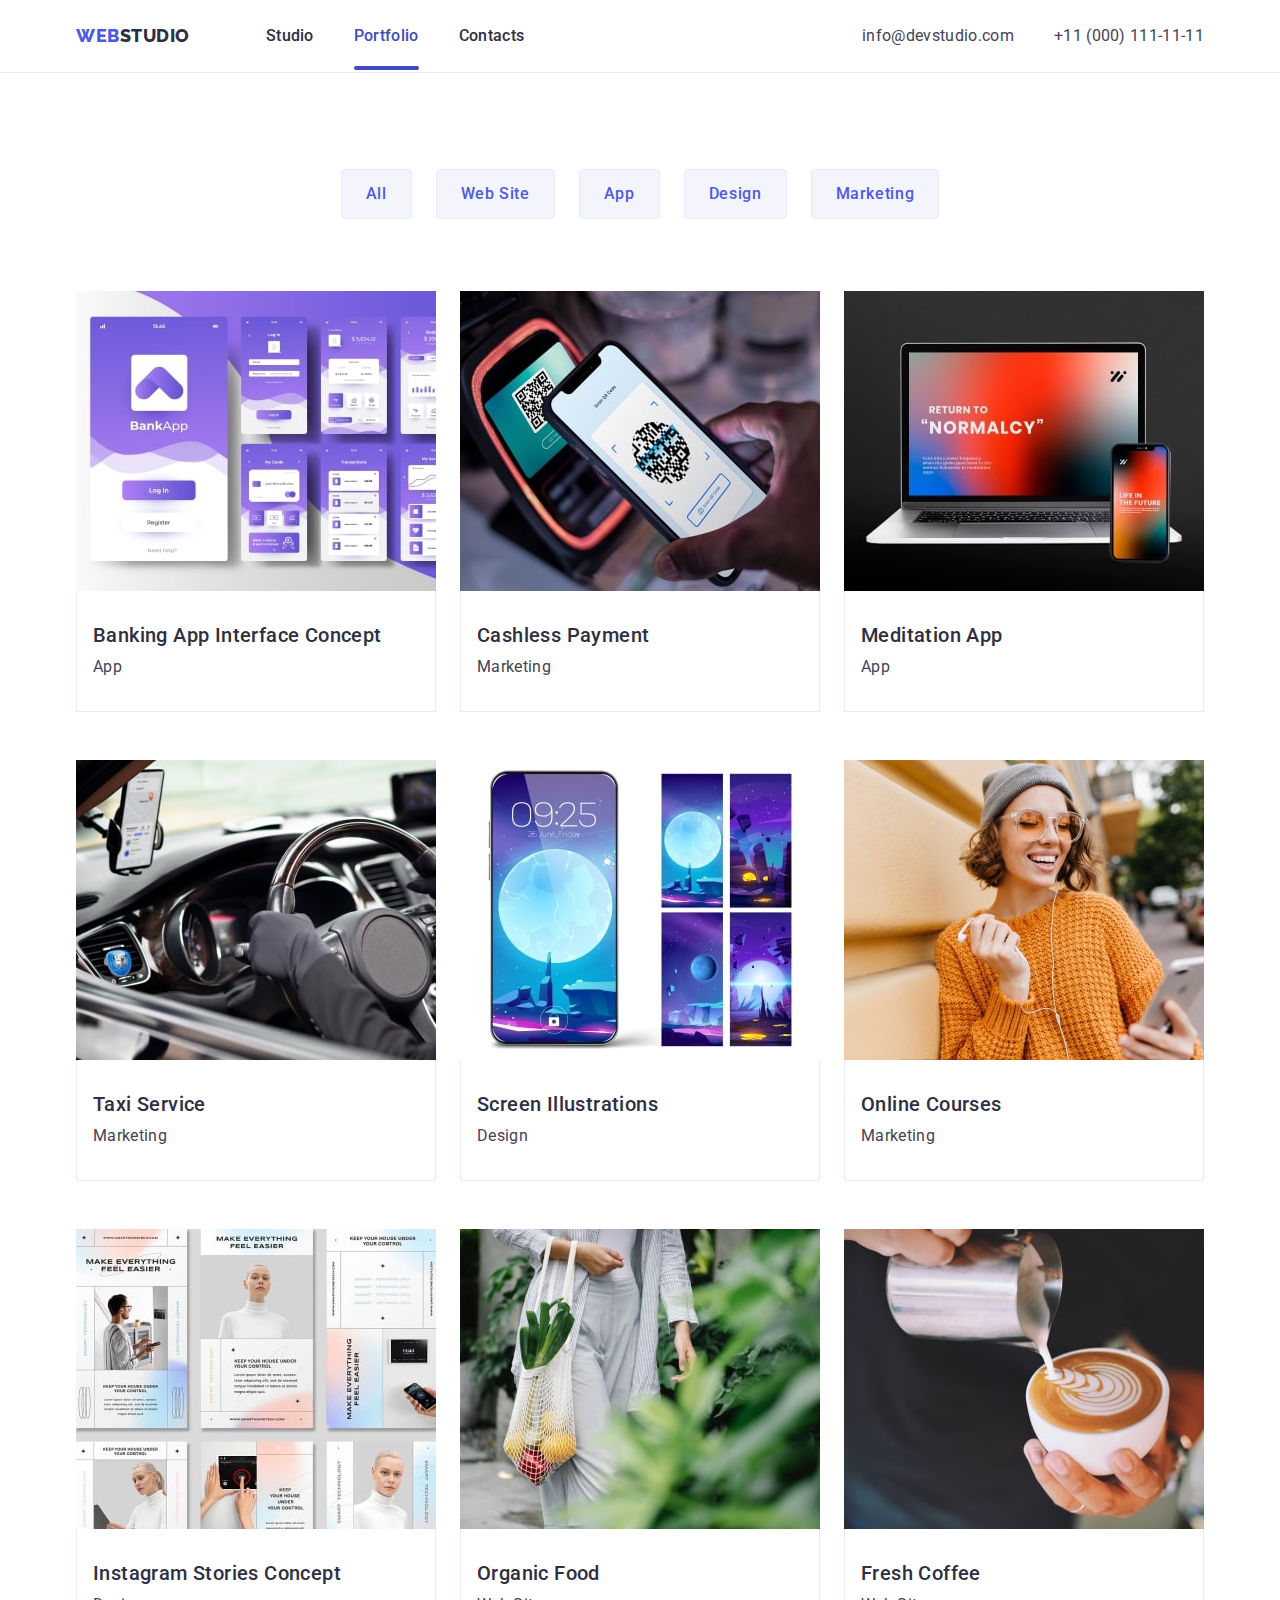
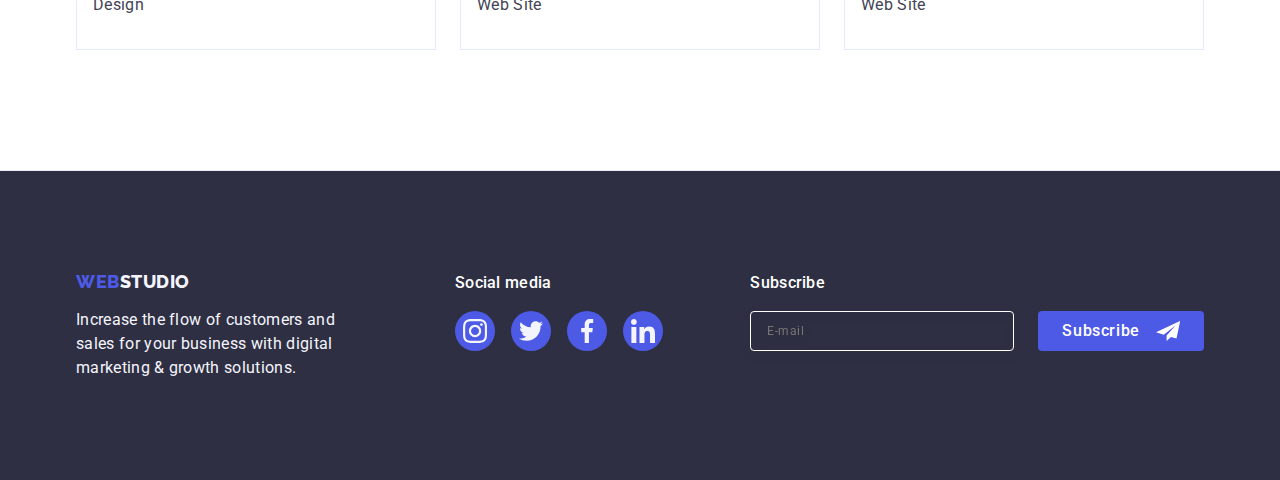
==== portfolio.html @ b3eecb09 "Initial commit" ====
<!DOCTYPE html>
<html lang="en">
<head>
    <meta charset="UTF-8">
    <meta http-equiv="X-UA-Compatible" content="IE=edge">
    <meta name="viewport" content="width=device-width, initial-scale=1.0">
    <title>Portfolio</title>
    <link rel="preconnect" href="https://fonts.googleapis.com">
    <link rel="preconnect" href="https://fonts.gstatic.com" crossorigin>
    <link href="https://fonts.googleapis.com/css2?family=Raleway:wght@800&family=Roboto:wght@400;500;700&display=swap" rel="stylesheet">
        <link rel="stylesheet" href="https://cdn.jsdelivr.net/npm/modern-normalize@1.1.0/modern-normalize.min.css">

    <link rel="stylesheet" href="./css/styles.css" > 
</head>
<body>
  <header class="main-header">
      <div class="container main-header-container">
      <nav class="page-navigation">
        <a class="page-logo link" href="./index.html">Web<span class="span-logo">Studio</span></a>
        <ul class="navigation-list list">
          <li class="navigation-list-item">
            <a class="navigation-link link" href="./index.html">Studio</a>
          </li>
          <li class="navigation-list-item">
            <a class="navigation-link active-page link"  href="./portfolio.html" >Portfolio</a>
          </li>
          <li class="navigation-list-item">
            <a class="navigation-link link" href="">Contacts</a>
          </li>
        </ul>
      </nav>
      <address class="contacts-address list link ">
        <ul class="header-contact list">
          <li class="header-contact-list"> 
            <a  href="mailto:info@devstudio.com" class="link contact-item">info@devstudio.com</a>
          </li>
          <li class="header-contact-list">
            <a  href="tel:+110001111111" class="link contact-item">+11 (000) 111-11-11</a>
          </li>
        </ul>
      </address>
      </div>
    </header>

    <main  class="top-line">
        <section class="section-button list">
          <div class="container">
            <h1 class="hero-title" hidden>Our projects </h1>
             <ul class="site-nav-list list">
              <li><button class="button-filter" type="button">All</button></li>
              <li><button class="button-filter" type="button">Web Site</button></li>
              <li><button class="button-filter" type="button">App</button></li>
              <li><button class="button-filter" type="button">Design</button></li>
              <li><button class="button-filter" type="button">Marketing</button></li>
             </ul>

    <ul class="projects list">
      <li class="projects-title link">
        <a  href="" class="projects-title-link link">
        <div class="projects-list-img-wrapper">
          <img class="projects-img " src="./images/banking.jpg" alt="Banking App Interface Concept" width="360" height="300" >
        <p class="overlay">14 Stylish and User-Friendly App Design Concepts · Task Manager App · Calorie Tracker App · Exotic Fruit Ecommerce App · Cloud Storage App</p>
        </div>
      
        <div class="project-name">
        <h2 class="text-title">Banking App Interface Concept</h2>
        <p class="title-description">App</p></div> </a>
      </li>
      <li class="projects-title link"><a  href="" class="projects-title-link link">
        <div class="projects-list-img-wrapper">
        <img class="projects-img" src="./images/cashless.jpg" alt="Cashless Payment" width="360" height="300" >
        <p class="overlay">14 Stylish and User-Friendly App Design Concepts · Task Manager App · Calorie Tracker App · Exotic Fruit Ecommerce App · Cloud Storage App</p>
      </div>
        <div class="project-name">
        <h2 class="text-title">Cashless Payment</h2>
            <p class="title-description">Marketing</p> </div></a>
      </li>
      <li class="projects-title link"><a  href="" class="projects-title-link link">
        <div class="projects-list-img-wrapper">
        <img class="projects-img" src="./images/meditation.jpg" alt="Meditation App" width="360" height="300" >
        <p class="overlay">14 Stylish and User-Friendly App Design Concepts · Task Manager App · Calorie Tracker App · Exotic Fruit Ecommerce App · Cloud Storage App</p>
        </div>
        <div class="project-name">
        <h2 class="text-title">Meditation App</h2>
            <p class="title-description">App</p> </div></a>
      </li>
      <li class="projects-title link"><a  href="" class="projects-title-link link">
        <div class="projects-list-img-wrapper">
        <img class="projects-img" src="./images/taxi.jpg" alt="Marketing" width="360" height="300" >
        <p class="overlay">14 Stylish and User-Friendly App Design Concepts · Task Manager App · Calorie Tracker App · Exotic Fruit Ecommerce App · Cloud Storage App</p>
      </div>
        <div class="project-name">
        <h2 class="text-title">Taxi Service</h2>
            <p class="title-description">Marketing</p></div></a>
      </li>
      <li class="projects-title link"><a  href="" class="projects-title-link link">
        <div class="projects-list-img-wrapper">
        <img class="projects-img" src="./images/screen.jpg" alt="Screen Illustrations" width="360" height="300" >
        <p class="overlay">14 Stylish and User-Friendly App Design Concepts · Task Manager App · Calorie Tracker App · Exotic Fruit Ecommerce App · Cloud Storage App</p>
        </div>
        <div class="project-name">
        <h2 class="text-title">Screen Illustrations</h2>
            <p class="title-description">Design</p></div></a>
      </li>
      <li class="projects-title link"><a  href="" class="projects-title-link link">
        <div class="projects-list-img-wrapper">
        <img class="projects-img" src="./images/courses.jpg" alt="Online Courses" width="360" height="300" >
        <p class="overlay">14 Stylish and User-Friendly App Design Concepts · Task Manager App · Calorie Tracker App · Exotic Fruit Ecommerce App · Cloud Storage App</p>
        </div>
        <div class="project-name">
        <h2 class="text-title">Online Courses</h2>
            <p class="title-description">Marketing</p></div></a>
      </li>
      <li class="projects-title link"><a  href="" class="projects-title-link link">
        <div class="projects-list-img-wrapper">
        <img class="projects-img" src="./images/stories.jpg" alt="Instagram Stories Concept" width="360" height="300" >
        <p class="overlay">14 Stylish and User-Friendly App Design Concepts · Task Manager App · Calorie Tracker App · Exotic Fruit Ecommerce App · Cloud Storage App</p>
        </div>
        <div class="project-name">
        <h2 class="text-title">Instagram Stories Concept</h2>
            <p class="title-description">Design</p>
        </div>
      </a>
      </li>
      
      <li class="projects-title link"><a  href="" class="projects-title-link link">
        <div class="projects-list-img-wrapper">
        <img class="projects-img" src="./images/food.jpg" alt="Organic Food" width="360" height="300" >
        <p class="overlay">14 Stylish and User-Friendly App Design Concepts · Task Manager App · Calorie Tracker App · Exotic Fruit Ecommerce App · Cloud Storage App</p>
        </div>
        <div class="project-name">
        <h2 class="text-title">Organic Food</h2>
            <p class="title-description">Web Site</p>
          </div>
          </a>
      </li>
      <li class="projects-title link"><a href="" class="projects-title-link link">
        <div class="projects-list-img-wrapper">
        <img class="projects-img" src="./images/coffee.jpg" alt="Fresh Coffee" width="360" height="300" >
        <p class="overlay">14 Stylish and User-Friendly App Design Concepts · Task Manager App · Calorie Tracker App · Exotic Fruit Ecommerce App · Cloud Storage App</p>
        </div>
        <div class="project-name">
        <h2 class="text-title">Fresh Coffee</h2>
            <p class="title-description">Web Site</p>
          </div>
          </a>
      </li>
    </ul>
    </div>
        </section>
    </main>
<footer class="footer">
      <div class="footer-div container">
        <div class="footer-page-logo">
      <a class="  page-logo-footer link" href="./index.html"
        >Web<span class="span-logo-footer list">Studio</span></a
      >
      <p class="page-logo-description">
        Increase the flow of customers and<br> sales for your business with digital<br> marketing & growth solutions.
      </p>
      </div>
      <div class="social-list-footer-div">
           <p class="social-media-title">Social media</p>
           <ul class="list social-list-footer">
            <li class="social-list-item-footer">
              <a href="" class=" social-list-link-footer">
                <svg class="social-list-icon-footer"  aria-label="instagram icon"  width="24" height="24">
                  <use href="./images/icons.svg#icon-instagram"></use>
                </svg>
              </a>
            </li>
            <li class="social-list-item-footer">
              <a href="" class=" social-list-link-footer">
                <svg class="social-list-icon-footer"  aria-label="twitter icon"  width="24" height="24">
                  <use href="./images/icons.svg#icon-twitter"></use>
                </svg>
              </a>
            </li>
            <li class="social-list-item-footer">
              <a href="" class=" social-list-link-footer">
                <svg class="social-list-icon-footer"  aria-label="facebook icon"  width="24" height="24">
                  <use href="./images/icons.svg#icon-facebook"></use>
                </svg>
              </a>
            </li>
            <li class="social-list-item-footer">
              <a href="" class="social-list-link-footer">
                <svg class="social-list-icon-footer" aria-label="linkedin icon"  width="24" height="24">
                  <use href="./images/icons.svg#icon-linkedin"></use>
                </svg>
              </a>
            </li>
           </ul>
      </div>  
       <div class="modal-form-footer">
        <p class="subscribe-title">Subscribe</p>
        <form class="form-footer">
          <label for="email" class="modal-form-subscribe">
            <input type="email" class="modal-form-subscribe-input" name="subscribe" autocomplete="on" placeholder="E-mail" id="email" >
          </label>
          <button type="submit" class="modal-form-btn-footer">
            Subscribe
            <svg width="24" height="24" class="button-footer-icon">
              <use href="./images/icons.svg#icon-telegram"></use>
            </svg>
          </button>
        </form>
      </div>
      </div>
    </footer>
</body>
</html>
---- css/styles.css ----
:root {
  --main-font: 'Roboto', sans-serif;
  --secondary-font: 'Raleway', sans-serif;
  --primary-text-color: #2e2f42;
  --secondary-text-color: #434455;
  --text-color-hover: #4d5ae5;
  --accent-color: #404bbf;
  --background-color: #ffffff;
  --background-btn-filters: #f4f4fd;
}

h1,h2,h3,h4,h5,h6,p{
    margin-top: 0;
    margin-bottom: 0;
    }


    ul,ol{
    margin-top: 0;
    margin-bottom: 0;
    padding-left: 0;
    text-decoration: none;
    list-style: none;
}

button{
    cursor: pointer;
}

img{
    display: block;
}

.list{
    list-style: none;
}

.container{
    width: 1158px;
    margin-left: auto;
    margin-right: auto;
    padding-left: 15px;
    padding-right: 15px;
   }

.link,
.list,
.header-contact a,
.page-logo,
.header-contact,
.navigation-list-item,
.navigation-link,
.contact {
  text-decoration: none;
}

body{
    font-family: 'Roboto', sans-serif;
    color: #434455 ;
    background-color: #FFFFFF;
  }




.navigation-list-item {
  font-family: 'Roboto', sans-serif;
  font-weight: 500;
  font-size: 16px;
  line-height: 1.5;
  letter-spacing: 0.02em;
  color: #2e2f42;
}

.contacts-adress {
  display: flex;
    margin-left: auto;
  font-family: 'Roboto', sans-serif;
  font-style: normal;
  font-weight: 400;
  font-size: 16px;
  line-height: 1.5;
  letter-spacing: 0.02em;
  color: #434455;
}

.page-logo {
  margin-right: 76px;
  font-family: "Raleway",sans-serif;
font-style: normal;
font-weight: 800;
font-size: 18px;
line-height: 1.17;
 display: flex;
    align-items: center;
letter-spacing: 0.03em;
text-transform: uppercase;
color: #4D5AE5;


}

.span-logo {
  font-family: 'Raleway';
   font-style: normal;
   font-weight: 800;
   font-size: 18px;
   line-height: 1.17;
    display: flex;
    align-items: center;
   letter-spacing: 0.03em;
   text-transform: uppercase ;
   
   color: #2E2F42;
}

.hero {
   background-image: linear-gradient(
      rgba(46, 47, 66, 0.7),
      rgba(46, 47, 66, 0.7)
    ),
    url('../images/people-office.jpg'); 
  background-size: cover;
  padding-top: 188px;
    padding-bottom: 188px;
  background-color: #2e2f42;
  max-width: 1440px; 
  background-repeat: no-repeat;
  background-position: center;
  margin: 0 auto;
}

.hero-title {
   margin-left: auto;
    margin-right: auto;
  font-family: 'Roboto', sans-serif;
  font-weight: 700;
  font-size: 56px;
  max-width: 496px;
  line-height: 1.07;
  text-align: center;
  letter-spacing: 0.02em;
  color: #ffffff;
}

.modal-open-btn:hover,
.modal-open-btn:focus {
  background-color: #404bbf;
  color: #ffffff;
}

.button {
  background: #4d5ae5;
  box-shadow: 0px 4px 4px rgba(0, 0, 0, 0.15);
  border-radius: 4px;
}

.modal-open-btn {
  margin-top: 48px;
    margin-right: auto;
    margin-left: auto;
    display: flex;   
    display: block;
    min-width: 169px;
     height: 56px;
     box-shadow: 0px 4px 4px rgba(0, 0, 0, 0.15);
     border-radius: 4px;
    padding: 16px 32px;
    gap: 10px;
    border: none; 

  font-family: 'Roboto', sans-serif;
  letter-spacing: 0.04em;
  cursor: pointer;
  background-color: #4d5ae5;
  font-style: normal;
  font-weight: 500;
  font-size: 16px;
  line-height: 1.5;

  color: #ffffff;

  transition: background-color 250ms cubic-bezier(0.4, 0, 0.2, 1);
}

.text-title,
.text-title-team{
   
  margin-bottom: 8px;
  font-family: 'Roboto', sans-serif;
  font-weight: 500;
  font-size: 20px;
  line-height: 1.2;
  letter-spacing: 0.02em;
  color: #2e2f42;
}
.title-description,
.title-description-team {

  font-family: 'Roboto', sans-serif;
  font-weight: 400;
  font-size: 16px;
  line-height: 1.5;
  letter-spacing: 0.02em;
  color: #434455;
}

.text-title-team,
.title-description-team{
  text-align: center;
  margin-bottom: 8px;
}
.title {
   margin-bottom: 72px; 
  font-family: 'Roboto', sans-serif;
  font-weight: 700;
  font-size: 36px;
  line-height: 1.11;
  text-align: center;
  letter-spacing: 0.02em;
  text-transform: capitalize;
  color: #2e2f42;
}
.page-logo-description {
  font-family: 'Roboto', sans-serif;
  font-style: normal;
  font-weight: 400;
  font-size: 16px;
  line-height: 1.5;
  letter-spacing: 0.02em;
  color: var(--background-btn-filters);
        
}

.span-logo-footer {
    font-weight: 800;
   font-size: 18px;
   line-height: 1.17;
   display: flex;
    align-items: center;
   letter-spacing: 0.03em;
   text-transform: uppercase ;
   color: #f4f4fd;
}
.team-background-color {
  background: #f4f4fd;
}
.team-card {
   border-radius: 0px 0px 4px 4px;
    box-shadow: 0px 1px 6px rgba(46, 47, 66, 0.08),
    0px 1px 1px rgba(46, 47, 66, 0.16), 
    0px 2px 1px rgba(46, 47, 66, 0.08);
    
    background-color: #FFFFFF;
}

.button-filter:hover,
.button-filter:focus {
  color: #ffffff;
  background-color: #404bbf;
  border: 1px solid transparent;
    box-shadow:  0px 3px 1px
   rgba(0, 0, 0, 0.1),
    0px 2px 1px rgba(0, 0, 0, 0.08),
     0px 2px 2px rgba(0, 0, 0, 0.12);
}
.button-filter {
  padding-top: 12px; 
    padding-bottom: 12px;
    padding-left: 24px;
    padding-right: 24px;

  font-family: 'Roboto', sans-serif;
  font-weight: 500;
  font-size: 16px;
  line-height: 1.5;
  letter-spacing: 0.04em;
  color: #4d5ae5;
  background-color: #f4f4fd;
  cursor: pointer;
  background: #f4f4fd;
   border: 1px solid #E7E9FC;
    border-radius: 4px;

    transition: color 250ms cubic-bezier(0.4, 0, 0.2, 1),
     background-color 250ms cubic-bezier(0.4, 0, 0.2, 1), 
     border-color 250ms cubic-bezier(0.4, 0, 0.2, 1), 
    box-shadow 250ms cubic-bezier(0.4, 0, 0.2, 1);;
}
.projects-title {
  box-sizing: border-box;
  background: #ffffff;
  
}
.top-line {
  box-sizing: border-box;
  background: #ffffff;
  border-bottom: 1px solid #e7e9fc;
}

body {
  font-family: 'Roboto', sans-serif;
  color: #434455;
  background-color: #ffffff;
}

.navigation-link {
  font-weight: 500;
  font-size: 16px;
  line-height: 1.5;
  letter-spacing: 0.02em;
  color: #2e2f42;
}

.navigation-list-item:hover,
.navigation-list-item:focus {
  color: #404bbf;
}

.navigation-list:hover,
.navigation-list:focus {
  color: #404bbf;
}

.contact-item:hover,
.contact-item:focus {
  color: #404bbf;
  
}
.contact-item{
  line-height: 1.5;
  letter-spacing: 0.02em;
  color: #434455;
   transition:  color 250ms cubic-bezier(0.4, 0, 0.2, 1);
} 


.contacts-address:hover,
.contacts-address:focus {
  color: #404bbf;
}
.contacts-address {
  font-style: normal;
}


.link:hover,
.link:focus {
  color: #404bbf;
}

.contacts-address{
    line-height: 1.5;
    letter-spacing: 0.02em;
    color: #434455 ;
}

.header-contact{
     line-height: 1.5;
    letter-spacing: 0.02em;
    color: #434455 ;
}



.page-navigation{
  display: flex;
    align-items: center;
}

.main-header{
  display: flex;
  padding: 24px 0;
  border-bottom: 1px solid #e7e9fc;
    box-shadow: 0px 2px 1px rgba(46, 47, 66, 0.08), 0px 1px 1px rgba(46, 47, 66, 0.16), 0px 1px 6px rgba(46, 47, 66, 0.08);
}




.main-header-container{
    display: flex;
    align-items: center;
    justify-content: space-between;
}

  
.navigation-link{
    padding: 24px 0;
}

.header-contact{
  gap: 40px;
   display: flex;
    align-items: center;
  
}
 .title-list-item{
   width: calc((100% - 48px) / 3);
    border: 1px solid #E7E9FC;
}
 .job-title{
 padding: 32px 0 ;
 }

 .section{
    padding-top:120px ;
    padding-bottom:120px ;
}

.advantages-list{
  width: calc((100% - 72px) / 4); 
}

.footer{
  padding-top: 100px;
    padding-bottom: 100px;
     background-color: #2e2f42;
}

.page-logo-footer{
  display: inline-block;
    margin-bottom: 16px;
    font-family: "Raleway",sans-serif;
font-style: normal;
font-weight: 800;
font-size: 18px;
line-height: 1.17;
 display: flex;
    align-items: center;
letter-spacing: 0.03em;
text-transform: uppercase;
color: #4D5AE5;
    
}
.span-logo-footer{
  display: inline-block;
}

.section-button{
    padding-top: 96px;
    padding-bottom: 120px;
}


.projects {
  display: flex;
    flex-wrap: wrap;
    column-gap: 24px;
    row-gap: 48px;

}

.projects-title{
   width: calc((100% - 48px) / 3);
}
.project-name{
   padding: 32px 16px;
    border: 1px solid #e7e9fc;
    border-top:none;
}

.title-description{
  text-align: left;
}

.site-nav-list{
   justify-content: center;
    margin-bottom: 72px;
    gap: 24px;
    display: flex;

}
.navigation-list{
  gap: 40px;
  display: flex;
 
}

.our-advantages{
  padding-top: 120px; 
  padding-bottom: 120px;
}
.section-actions{
  padding-bottom: 120px;
}

.our-advantages-list{
  display: flex;
  gap: 24px;
}

.team-card-list{
   display: flex;
  gap: 24px;
  
}

.section-actions-list{
  display: flex;
  gap: 24px;
}

.social-list{
  display: flex;
  justify-content: center;
  gap: 24px;
}
.social-list-icon{
  fill: #f4f4fd;
}
.social-list-link{
  display: flex;
  align-items: center;
  justify-content: center;
  width: 40px;
  height: 40px;
  border-radius: 50%;
  background-color: #4D5AE5;

  transition:  background-color 250ms cubic-bezier(0.4, 0, 0.2, 1);
}

.social-list-link:hover,
.social-list-link:focus{
  background-color: #404bbf;
}


.our-advantages-icon{
  display: flex;
  justify-content: center;
}

.icon{
  display: flex;
  align-items: center;
  justify-content: center;
  width: 264px;
  height: 112px;
  background: #F4F4FD;
border-radius: 4px;
margin-bottom: 8px;
}

.customers-list{
  display: flex;
  justify-content: center;
  gap: 24px;
  
}


.customers-list:hover,
.customers-list:focus{
  color:#4d5ae5 ;
}

.customers-title{
  line-height: 1.1 ;
}
.social-media-title{
   font-weight: 500;
  font-size: 16px;
  line-height: 1.5;
  letter-spacing: 0.02em;
  color: #FFFFFF;
  margin-bottom: 16px;
}

.company-list-item-link{
  width: 100%;
   height: 100%;
   border: 1px solid #8e8f99;
   border-radius:4px;
    display: flex; 
    align-items: center; 
    justify-content: center;
    color: #8e8f99;
    width: 168px;
height: 88px;

transition: border-color 250ms cubic-bezier(0.4, 0, 0.2, 1),
 color 250ms cubic-bezier(0.4, 0, 0.2, 1);
}

.company-list-item-link:hover,
.company-list-item-link:focus{
  border-color: #404bbf;
  color: #404bbf;
}
.company-icon{
   fill: currentColor; 
}


.projects-title:hover,
.projects-title:focus{
  box-shadow:  0px 3px 1px
   rgba(0, 0, 0, 0.1),
    0px 2px 1px rgba(0, 0, 0, 0.08),
     0px 2px 2px rgba(0, 0, 0, 0.12);
}


.projects-title-link{
  display: block;
   transition: box-shadow 250ms cubic-bezier(0.4, 0, 0.2, 1);
}

.projects-title-link:hover,
.projects-title-link:focus{
  box-shadow: 0px 1px 6px rgba(46, 47, 66, 0.08),
   0px 1px 1px rgba(46, 47, 66, 0.16), 
   0px 2px 1px rgba(46, 47, 66, 0.08);
     
} 

.footer-div {
  align-items: baseline;
  display: flex;
}
.social-list-icon-footer{
  fill:#f4f4fd;
}

.social-list-footer{
  display: flex;
  gap: 16px;
}
.social-list-link-footer{
   display: flex;
  align-items: center;
  justify-content: center;
  background-color: #4d5ae5;
  border-radius: 50%;
  width: 100%;
  height: 100%;

  transition: background-color 250ms cubic-bezier(0.4, 0, 0.2, 1);
}

.social-list-link-footer:hover,
.social-list-link-footer:focus{
  background-color: #31d0aa;
}

.social-list-item-footer{
    width: 40px;
  height: 40px;
}

.footer-page-logo{
   margin-right: 120px;

}


.overlay{
  background-color: #4D5AE5;
mix-blend-mode: normal;
font-family: 'Roboto';
font-style: normal;
font-weight: 400;
font-size: 16px;
line-height: 1.5;
letter-spacing: 0.02em;
color: #F4F4FD;
width: 100%;
height: 100%;

 padding: 40px 32px;

position: absolute;
top: 0;
left: 0;

transform: translateY(100%);
    transition: transform 250ms cubic-bezier(0.4, 0, 0.2, 1);

}

.projects-list-img-wrapper{
  position: relative;
  overflow: hidden;
}

.projects-title-link:hover .overlay,
.projects-title-link:focus .overlay {
  transform: translateY(0%);
}

.backdrop{
  position: fixed;
  top: 0;
  left: 0;
  width: 100%;
height: 100%;
background: rgba(46, 47, 66, 0.4);

opacity: 1;
visibility: visible;
pointer-events: auto;

 transition: opacity 250ms cubic-bezier(0.4, 0, 0.2, 1),
   visibility 250ms cubic-bezier(0.4, 0, 0.2, 1);
}

.modal{
  position: absolute;
  top: 50%;
  left: 50%;
  transform: translate(-50%, -50%);
  width: 408px;
  min-height: 584px;
 background: #FCFCFC;
box-shadow: 0px 1px 1px rgba(0, 0, 0, 0.14), 0px 1px 3px rgba(0, 0, 0, 0.12), 0px 2px 1px rgba(0, 0, 0, 0.2);
border-radius: 4px;
    transition: transform 250ms cubic-bezier(0.4, 0, 0.2, 1);
    padding: 72px 24px 24px 24px;
}

.modal-close-btn{
  position: absolute;
  top: 24px;
  right: 24px;
  padding: 0;

  display: flex;
  align-items: center;
  justify-content: center;

  background: #E7E9FC;
border: 1px solid rgba(0, 0, 0, 0.1);
border-radius: 50%;
width: 24px;
  height: 24px;
  
   transition: background-color 250ms cubic-bezier(0.4, 0, 0.2, 1),
    border 250ms cubic-bezier(0.4, 0, 0.2, 1); 
 
}

.is-hidden{
  opacity: 0;
  visibility: hidden;
  pointer-events: none;
}

.active-page{
  position: relative;
    color: #404bbf;
    transition: color 250ms cubic-bezier(0.4, 0, 0.2, 1);
}

.active-page::after{
  position: absolute;
    left: 0;
    bottom: -1px;
    content: '';
    display: block;
    width: 100%;
    height: 4px;
    background-color: #404bbf;
    border-radius: 2px;
}

.modal-close-btn:hover,
.modal-close-btn:focus{
    background-color: #404bbf; 
    border: none; 
     fill: #ffffff;
     
    
}

.modal-close-icon{
  transition: fill 250ms cubic-bezier(0.4, 0, 0.2, 1);
}


.modal-form-title{
  font-family: 'Roboto';
font-style: normal;
font-weight: 500;
font-size: 16px;
line-height: 1.5;
text-align: center;
letter-spacing: 0.02em;
color: #2E2F42;

margin-bottom: 16px;

}

.modal-contact-form-wrapper{
  margin-bottom: 8px;
}

.modal-form-field{
      display: block;
    margin-bottom: 4px;
    font-weight: 400;
    font-size: 12px;
    letter-spacing: 0.04em;
    color: #8E8F99;
     line-height: 1.17;
}

.modal-contact-form{
     display: flex;
    flex-direction: column;
}

.modal-form-input-wrapper{
  position: relative;
}

.contact-form-input{
  width: 100%;
    height: 40px;
    border: 1px solid rgba(46, 47, 66, 0.4); 
    border-radius: 4px;
    background-color: transparent;
    padding-left: 38px;
     line-height: 1.17; 
    color: #000000;
    outline: transparent;
    transition: border-color 250ms cubic-bezier(0.4, 0, 0.2, 1);
}


.contact-form-input:focus{
   border-color: #4D5AE5;
}
.modal-form-comment{
  resize: none;
    width: 100%;
    height: 120px;
    padding: 8px 16px;
    font-size: 12px;
     line-height: 1.17;
    letter-spacing: 0.04em;
    color: rgba(46, 47, 66, 0.4);
    border: 1px solid rgba(46, 47, 66, 0.2);
    border-radius: 4px;
    background-color: transparent;
    outline: transparent;
    transition: border-color 250ms cubic-bezier(0.4, 0, 0.2, 1);
}

.modal-form-comment:focus{
  border-color: #4D5AE5; 
}

.modal-checkbox-wrapper{
  margin-bottom: 24px;
}

.visually-hidden {
    position: absolute;
    white-space: nowrap;
    width: 1px;
    height: 1px;
    overflow: hidden;
    border: 0;
    padding: 0;
    clip: rect(0 0 0 0);
    clip-path: inset(50%);
    margin: -1px;
}

.contact-form-icon{
  position: absolute;
    fill: #2E2F42;
    top: 50%;
    left: 16px;
    transform: translateY(-50%);
    transition: fill 250ms cubic-bezier(0.4, 0, 0.2, 1);
}

.contact-form-input:focus + .contact-form-icon{
  fill: #4D5AE5; 
}

.modal-checkbox-icon-wrapper{
     display: inline-flex;
    align-items: center;
    justify-content: center;
    fill: transparent;
     border: 1px solid rgba(46, 47, 66, 0.4);
    border-radius: 2px;
    width: 16px;
    height: 16px;
    padding: 3px 4px;
    margin-right: 8px;
}


.modal-comment-wrapper{
    margin-bottom: 16px;
}
.checkbox-icon{
  
    transition: visibility 250ms cubic-bezier(0.4, 0, 0.2, 1);
}


.modal-checkbox-input:checked + .modal-checkbox-description > .modal-checkbox-icon-wrapper{
 border: none; 
   fill: #ffffff;
  background-color:  #404bbf;
   border-color: #404bbf;
}

.modal-checkbox-input{
      width: 16px;
    height: 16px;
    visibility: hidden;
    appearance: none;
    position: absolute;
}
.modal-checkbox-description{
  font-family: 'Roboto', sans-serif;
    font-weight: 400;
    font-size: 12px;
    line-height: 1.17;
    letter-spacing: 0.04em;
    color: #8E8F99;
}

.privacy-link{
  color: #4D5AE5;
}

.send-btn-form{
  display: block;
    padding: 16px 32px;
    background-color: #4D5AE5;
    box-shadow: 0px 4px 4px rgba(0, 0, 0, 0.15);
    border-radius: 4px;
    font-family: 'Roboto', sans-serif;
    font-weight: 500;
    font-size: 16px;
    line-height: 1.5;
    text-align: center;
    letter-spacing: 0.04em;
    border: none;
    color: #ffffff;
    margin-left: auto;
    margin-right: auto;
    min-width: 169px;
    height: 56px;
    margin-top: 24px;
    cursor: pointer;
    transition: background-color 250ms cubic-bezier(0.4, 0, 0.2, 1);
}

.subscribe-title{
  font-family: 'Roboto';
font-style: normal;
font-weight: 500;
font-size: 16px;
line-height: 1.5;
letter-spacing: 0.02em;
color: #FFFFFF;
 margin-bottom: 16px;
}

.modal-form-footer{
  margin-left: auto;
}

.form-footer{
  display: flex;
  margin-top: 16px;
}

.modal-form-subscribe{
  margin-right: 24px;
}

.modal-form-btn-footer{
  display: flex;
    justify-content: center;
    align-items: center;
    min-width: 165px;
    height: 40px;
    padding: 8px 24px;
    background-color: #4D5AE5;
    color: #ffffff;
    font-family: 'Roboto', sans-serif;
    font-weight: 500;
    font-size: 16px;
    line-height: 1.5;
    letter-spacing: 0.04em;
    border: none;
    border-radius: 4px;
    cursor: pointer;
    transition: background-color 250ms cubic-bezier(0.4, 0, 0.2, 1);
}

.button-footer-icon{
  margin-left: 16px;
}

.modal-form-subscribe-input{
  outline: none;
    border: none;
    width: 264px;
    height: 40px;
    padding-left: 16px;
    border: 1px solid #ffffff;
    border-radius: 4px;
    background-color: transparent;
    color: #ffffff;
    filter: drop-shadow(0px 4px 4px rgba(0, 0, 0, 0.15));
    font-size: 12px;
    line-height: 1.5;
    letter-spacing: 0.04em;
    transition: border-color 250ms cubic-bezier(0.4, 0, 0.2, 1);
}
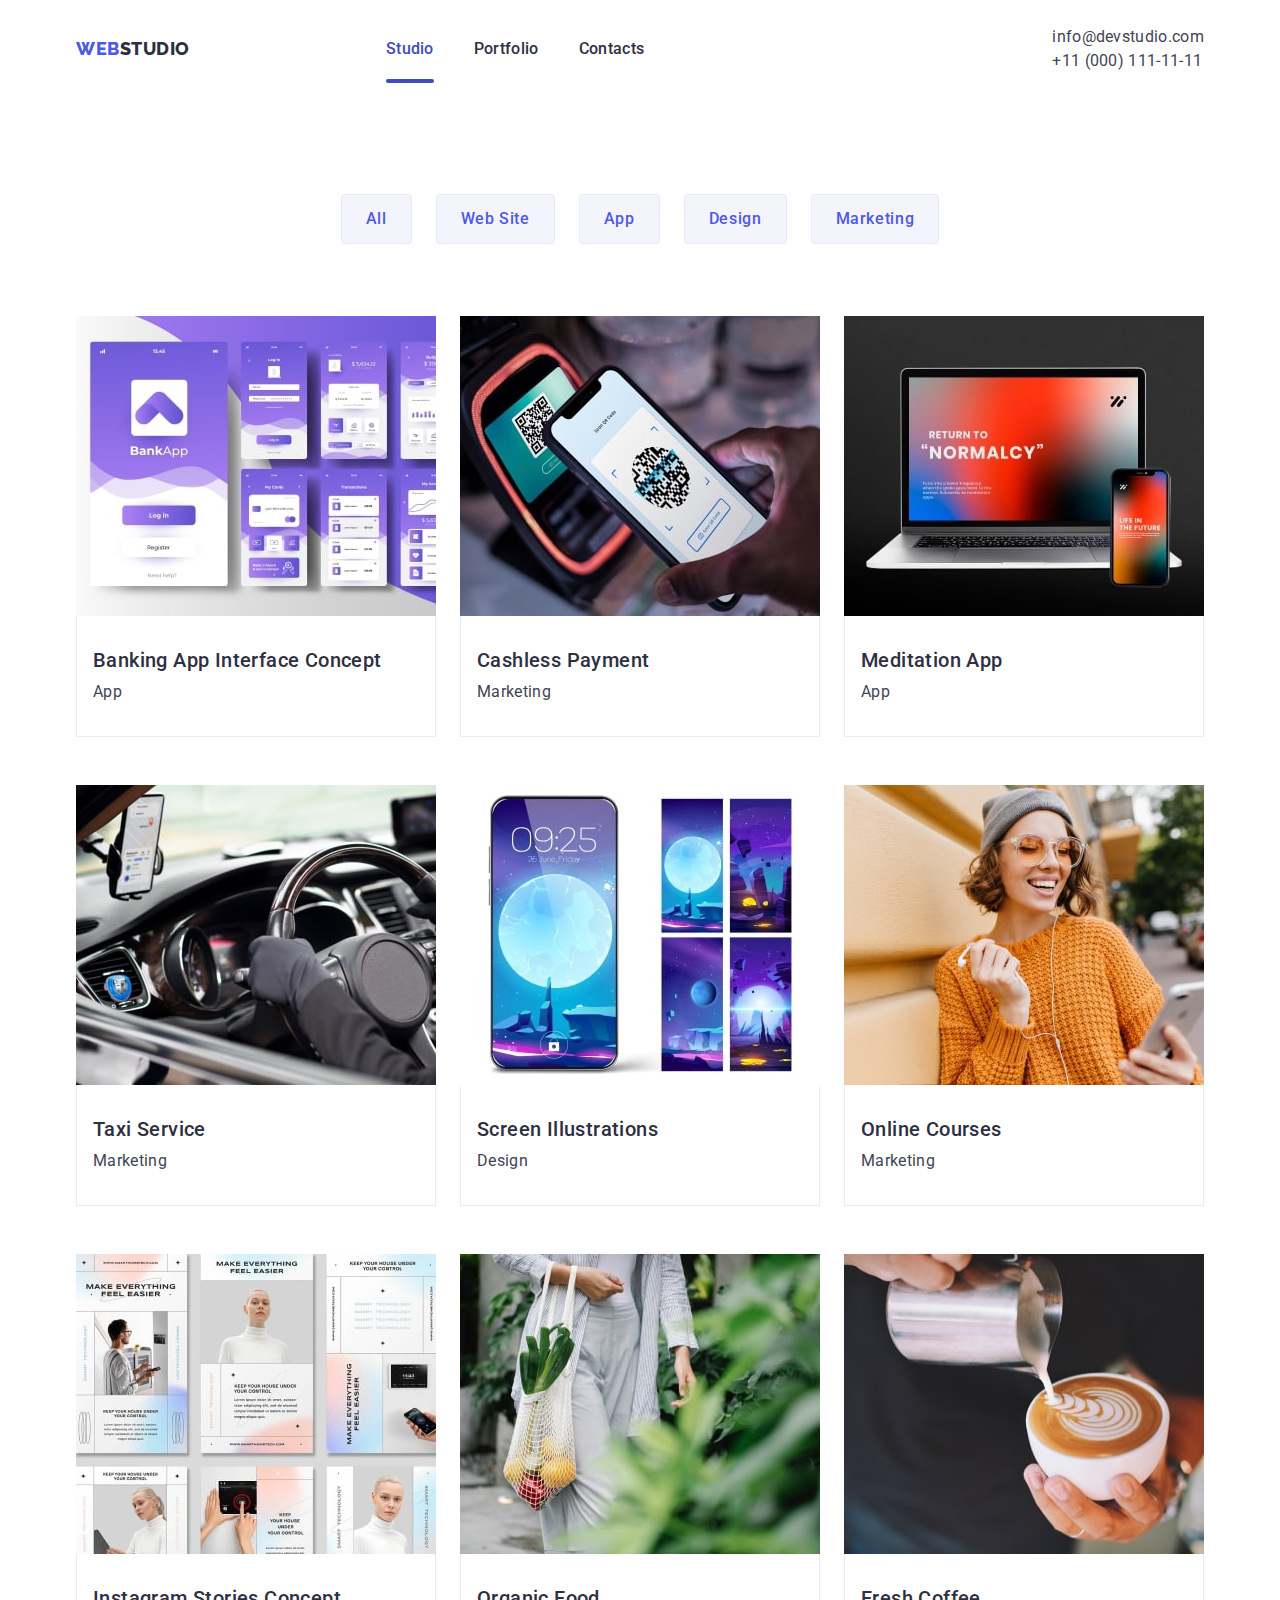
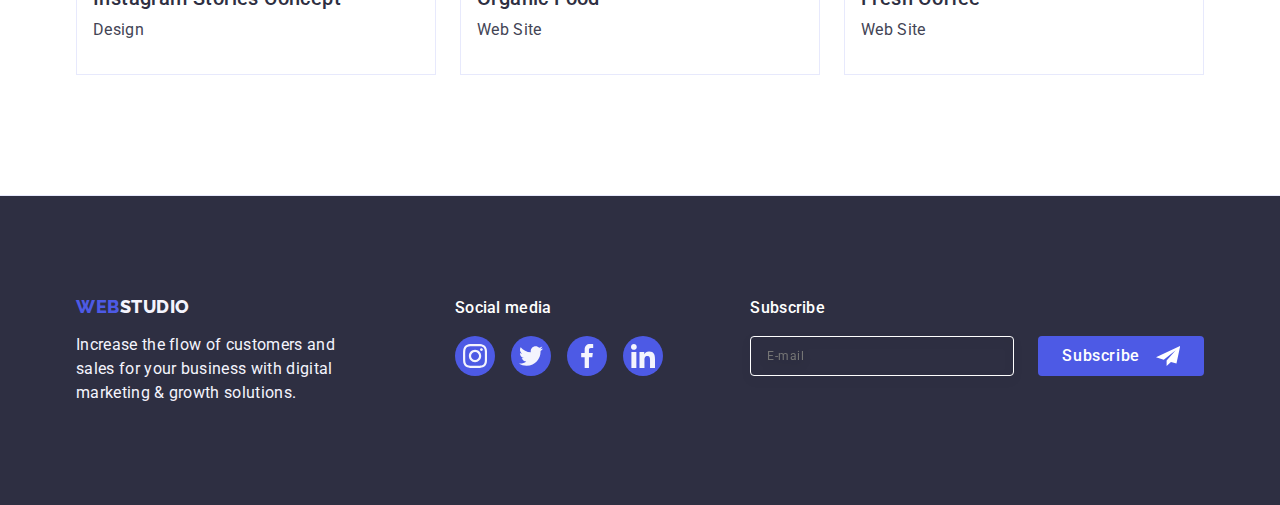
==== commit 7e205de1: "goit-markup-hw-07" ====
--- a/portfolio.html
+++ b/portfolio.html
@@ -13,22 +13,30 @@
     <link rel="stylesheet" href="./css/styles.css" > 
 </head>
 <body>
-  <header class="main-header">
+ <header class="main-header">
       <div class="container main-header-container">
       <nav class="page-navigation">
         <a class="page-logo link" href="./index.html">Web<span class="span-logo">Studio</span></a>
         <ul class="navigation-list list">
           <li class="navigation-list-item">
-            <a class="navigation-link link" href="./index.html">Studio</a>
+            <a class="navigation-link active-page link" href="./index.html">Studio</a>
           </li>
           <li class="navigation-list-item">
-            <a class="navigation-link active-page link"  href="./portfolio.html" >Portfolio</a>
+            <a class="navigation-link link"  href="./portfolio.html" >Portfolio</a>
           </li>
           <li class="navigation-list-item">
             <a class="navigation-link link" href="">Contacts</a>
           </li>
         </ul>
       </nav>
+
+      <button type="button" class="mobile-menu-open-btn js-open-menu">
+        <svg class="mobile-menu-open-btn-icon" width="32" height="32">
+          <use href="./images/icons.svg#icon-burger"></use>
+        </svg>
+      </button>
+
+
       <address class="contacts-address list link ">
         <ul class="header-contact list">
           <li class="header-contact-list"> 
@@ -40,6 +48,68 @@
         </ul>
       </address>
       </div>
+
+      <div class="mobile-menu js-menu-container">
+        <div class="container mobile-menu-container">
+          <button class="mobile-menu-close-btn js-close-menu">
+            <svg class="mobile-menu-close-icon" width="8" height="8">
+              <use href="./images/icons.svg#icon-vector"></use>
+            </svg>
+          </button>
+          <ul class="mobile-menu-navigation-list list">
+            <li class="mobile-menu-navigation-item">
+              <a class="mobile-menu-link  link" href="./index.html">Studio</a>
+            </li>
+            <li class="mobile-menu-navigation-item">
+              <a class="mobile-menu-link current-mobile-menu-link link" href="./portfolio.html">Portfolio</a>
+            </li>
+            <li class="mobile-menu-navigation-item">
+              <a class="mobile-menu-link  link" href="./index.html">Contacts</a>
+            </li>
+          </ul>
+          <div class="mobile-menu-address">
+            <ul class="mobile-menu-address-list list">
+              <li class="mobile-menu-address-item">
+                <a class="mobile-adress-link mobile-adress-link-tel link" href="tel:+110001111111">+11 (000) 111-11-11</a>
+              </li>
+              <li class="mobile-menu-address-item">
+                <a class="mobile-adress-link mobile-adress-link-email link" href="mailto:info@devstudio.com">info@devstudio.com</a>
+              </li>
+            </ul>
+            <ul class="mobile-menu-social-media list">
+              <li class="mobile-menu-social-media-list">
+                <a class="mobile-menu-social-media-link link" href="">
+                  <svg class="mobile-menu-social-media-icon" width="24" height="24">
+                    <use href="./images/icons.svg#icon-instagram"></use>
+                  </svg>
+                </a>
+              </li>
+              <li class="mobile-menu-social-media-list">
+                <a class="mobile-menu-social-media-link link" href="">
+                  <svg class="mobile-menu-social-media-icon" width="24" height="24">
+                    <use href="./images/icons.svg#icon-twitter" ></use>
+                  </svg>               
+                 </a>
+              </li>
+              <li class="mobile-menu-social-media-list">
+                <a class="mobile-menu-social-media-link link" href="">
+                  <svg class="mobile-menu-social-media-icon" width="24" height="24">
+                    <use href="./images/icons.svg#icon-facebook"></use>
+                  </svg>
+                </a>
+              </li>
+              <li class="mobile-menu-social-media-list">
+                <a class="mobile-menu-social-media-link link" href="">
+                  <svg class="mobile-menu-social-media-icon" width="24" height="24">
+                    <use href="./images/icons.svg#icon-linkedin"></use>
+                  </svg>               
+                 </a>
+              </li>
+            </ul>
+          </div>
+        </div>
+      </div>
+
     </header>
 
     <main  class="top-line">
@@ -208,5 +278,7 @@
       </div>
       </div>
     </footer>
+
+     <script src="./js/mobile-menu.js"></script>
 </body>
 </html>--- a/css/styles.css
+++ b/css/styles.css
@@ -35,13 +35,14 @@
     list-style: none;
 }
 
-.container{
+
+/* .container{
     width: 1158px;
     margin-left: auto;
     margin-right: auto;
     padding-left: 15px;
     padding-right: 15px;
-   }
+   } */
 
 .link,
 .list,
@@ -63,14 +64,14 @@
 
 
 
-.navigation-list-item {
+/* .navigation-list-item {
   font-family: 'Roboto', sans-serif;
   font-weight: 500;
   font-size: 16px;
   line-height: 1.5;
   letter-spacing: 0.02em;
   color: #2e2f42;
-}
+} */
 
 .contacts-adress {
   display: flex;
@@ -84,7 +85,7 @@
   color: #434455;
 }
 
-.page-logo {
+/* .page-logo {
   margin-right: 76px;
   font-family: "Raleway",sans-serif;
 font-style: normal;
@@ -96,11 +97,9 @@
 letter-spacing: 0.03em;
 text-transform: uppercase;
 color: #4D5AE5;
-
-
-}
-
-.span-logo {
+} */
+
+/* .span-logo {
   font-family: 'Raleway';
    font-style: normal;
    font-weight: 800;
@@ -112,7 +111,7 @@
    text-transform: uppercase ;
    
    color: #2E2F42;
-}
+} */
 
 .hero {
    background-image: linear-gradient(
@@ -304,25 +303,25 @@
   background-color: #ffffff;
 }
 
-.navigation-link {
+/* .navigation-link {
   font-weight: 500;
   font-size: 16px;
   line-height: 1.5;
   letter-spacing: 0.02em;
   color: #2e2f42;
-}
-
-.navigation-list-item:hover,
+} */
+
+/* .navigation-list-item:hover,
 .navigation-list-item:focus {
   color: #404bbf;
-}
+} */
 
 .navigation-list:hover,
 .navigation-list:focus {
   color: #404bbf;
 }
 
-.contact-item:hover,
+/* .contact-item:hover,
 .contact-item:focus {
   color: #404bbf;
   
@@ -332,16 +331,16 @@
   letter-spacing: 0.02em;
   color: #434455;
    transition:  color 250ms cubic-bezier(0.4, 0, 0.2, 1);
-} 
-
-
-.contacts-address:hover,
+}  */
+
+
+/* .contacts-address:hover,
 .contacts-address:focus {
   color: #404bbf;
-}
-.contacts-address {
+} */
+/* .contacts-address {
   font-style: normal;
-}
+} */
 
 
 .link:hover,
@@ -349,26 +348,21 @@
   color: #404bbf;
 }
 
-.contacts-address{
+/* .contacts-address{
     line-height: 1.5;
     letter-spacing: 0.02em;
     color: #434455 ;
-}
-
-.header-contact{
-     line-height: 1.5;
-    letter-spacing: 0.02em;
-    color: #434455 ;
-}
-
-
-
+} */
+
+
+
+/* 
 .page-navigation{
   display: flex;
     align-items: center;
-}
-
-.main-header{
+} */
+
+/* .main-header{
   display: flex;
   padding: 24px 0;
   border-bottom: 1px solid #e7e9fc;
@@ -382,19 +376,22 @@
     display: flex;
     align-items: center;
     justify-content: space-between;
-}
+} */
 
   
-.navigation-link{
+/* .navigation-link{
     padding: 24px 0;
-}
-
-.header-contact{
+} */
+
+
+/* .header-contact{
   gap: 40px;
    display: flex;
     align-items: center;
-  
-}
+     line-height: 1.5;
+    letter-spacing: 0.02em;
+    color: #434455 ;
+} */
  .title-list-item{
    width: calc((100% - 48px) / 3);
     border: 1px solid #E7E9FC;
@@ -471,11 +468,12 @@
     display: flex;
 
 }
-.navigation-list{
+
+/* .navigation-list{
   gap: 40px;
   display: flex;
- 
-}
+
+} */
 
 .our-advantages{
   padding-top: 120px; 
@@ -747,13 +745,13 @@
   pointer-events: none;
 }
 
-.active-page{
+/* .active-page{
   position: relative;
     color: #404bbf;
     transition: color 250ms cubic-bezier(0.4, 0, 0.2, 1);
-}
-
-.active-page::after{
+} */
+
+/* .active-page::after{
   position: absolute;
     left: 0;
     bottom: -1px;
@@ -763,7 +761,7 @@
     height: 4px;
     background-color: #404bbf;
     border-radius: 2px;
-}
+} */
 
 .modal-close-btn:hover,
 .modal-close-btn:focus{
@@ -1021,3 +1019,263 @@
     transition: border-color 250ms cubic-bezier(0.4, 0, 0.2, 1);
 }
 
+
+.container{
+  padding-left: 15px;
+  padding-right: 15px;
+}
+
+@media screen and (min-width: 428px) {
+  .container{
+    width: 428px;
+    margin-left: auto;
+    margin-right: auto;
+  }
+}
+
+@media screen and (min-width: 768px) {
+  .container{
+    width: 768px;
+  }
+}
+
+@media screen and (min-width: 1158px) {
+  .container{
+    width: 1158px;
+  }
+}
+
+
+
+/* HEADER */
+
+   .page-logo {
+  margin-right: 76px;
+  font-family: "Raleway",sans-serif;
+font-style: normal;
+font-weight: 800;
+font-size: 18px;
+line-height: 1.17;
+ display: flex;
+    align-items: center;
+letter-spacing: 0.03em;
+text-transform: uppercase;
+color: #4D5AE5;
+}
+
+.span-logo {
+  font-family: 'Raleway';
+   font-style: normal;
+   font-weight: 800;
+   font-size: 18px;
+   line-height: 1.17;
+    display: flex;
+    align-items: center;
+   letter-spacing: 0.03em;
+   text-transform: uppercase ;
+   color: #2E2F42;
+}
+
+  .navigation-list{
+  display: none;
+}
+  .mobile-menu-open-btn{
+  border: none;
+  background-color: transparent;
+  padding: 0;
+  line-height: 0;
+}
+
+.mobile-menu{
+  position: fixed;
+  top: 0;
+  left: 0;
+  width: 100%;
+  height: 100%;
+  background-color: #FFFFFF;
+  opacity: 0;
+  visibility: hidden;
+  pointer-events: none;
+}
+
+.mobile-menu.is-open{
+  opacity: 1;
+  visibility: visible;
+  pointer-events: auto;
+}
+
+.mobile-menu-container{
+  position: relative;
+  padding-top: 80px;
+  padding-left: 40px;
+}
+.mobile-menu-close-btn{
+  position: absolute;
+  top: 24px;
+  right: 24px;
+  display: flex;
+  align-items: center;
+  justify-content: center;
+  width: 24px;
+  height: 24px;
+border: 1px solid rgba(0, 0, 0, 0.1);
+ border-radius: 50%;
+  background-color: #e7e9fc;
+  padding: 0;
+}
+
+.mobile-menu-navigation-list{
+  gap: 40px;
+    display: flex;
+    flex-direction: column;
+}
+.mobile-menu-link{
+  font-family: 'Roboto';
+font-style: normal;
+font-weight: 700;
+font-size: 36px;
+line-height: 1.1;
+letter-spacing: 0.02em;
+text-transform: capitalize;
+color: #2E2F42;
+}
+.current-mobile-menu-link{
+  color: #404BBF;
+}
+
+.mobile-menu-address-list{
+  margin-bottom: 48px;
+    row-gap: 40px;
+    display: flex;
+    flex-direction: column;
+}
+
+.mobile-adress-link-tel{
+  font-family: 'Roboto';
+font-style: normal;
+font-weight: 700;
+font-size: 36px;
+line-height: 1.1;
+letter-spacing: 0.02em;
+text-transform: capitalize;
+color: #4D5AE5;
+}
+
+.mobile-adress-link-email{
+  font-family: 'Roboto';
+font-style: normal;
+font-weight: 500;
+font-size: 20px;
+line-height: 1.2;
+letter-spacing: 0.02em;
+color: #434455;
+}
+
+.mobile-menu-social-media {
+  display: flex;
+ justify-content: space-between;
+}
+
+.mobile-menu-address{
+  display: flex;
+  flex-direction: column;
+  justify-content: space-between;
+  
+}
+.mobile-menu-social-media-link{
+  display: flex;
+  align-items: center;
+  justify-content: center;
+  width: 40px;
+  height: 40px;
+  border-radius: 50%;
+  background-color: #4D5AE5;
+
+  transition:  background-color 250ms cubic-bezier(0.4, 0, 0.2, 1);
+}
+
+
+.contacts-address{
+  display: none;
+}
+
+.main-header{
+  padding-top: 25px;
+  padding-bottom: 25px;
+}
+
+.main-header-container{
+  display: flex;
+  justify-content: space-between;
+  align-items: center;
+}
+
+
+
+@media screen and (min-width: 768px) {
+  .mobile-menu-open-btn {
+    display: none;
+  }
+  .page-navigation{
+    display: flex;
+    align-items: center;
+    column-gap: 120px;
+  }
+  .navigation-list{
+    display: flex;
+    column-gap: 40px;
+  }
+  .mobile-menu{
+    display: none;
+  }
+  .navigation-link{
+    font-family: 'Roboto';
+font-style: normal;
+font-weight: 500;
+font-size: 16px;
+line-height: 1.5;
+letter-spacing: 0.02em;
+color: #2E2F42;
+padding: 24px 0;
+  }
+.active-page{
+  position: relative;
+    color: #404bbf;
+    transition: color 250ms cubic-bezier(0.4, 0, 0.2, 1);
+} 
+
+.active-page::after{
+  position: absolute;
+    left: 0;
+    bottom: -1px;
+    content: '';
+    display: block;
+    width: 100%;
+    height: 4px;
+    background-color: #404bbf;
+    border-radius: 2px;
+} 
+ .contacts-address{
+    display: block;
+    line-height: 1.5;
+    letter-spacing: 0.02em;
+    color: #434455 ;
+    font-style: normal;
+  }
+  .contacts-address:hover,
+.contacts-address:focus {
+  color: #404bbf;
+} 
+  .contact-item{
+  line-height: 1.5;
+  letter-spacing: 0.02em;
+  color: #434455;
+   transition:  color 250ms cubic-bezier(0.4, 0, 0.2, 1);
+}
+
+}
+
+
+@media screen and (min-width: 1158px) {
+ 
+}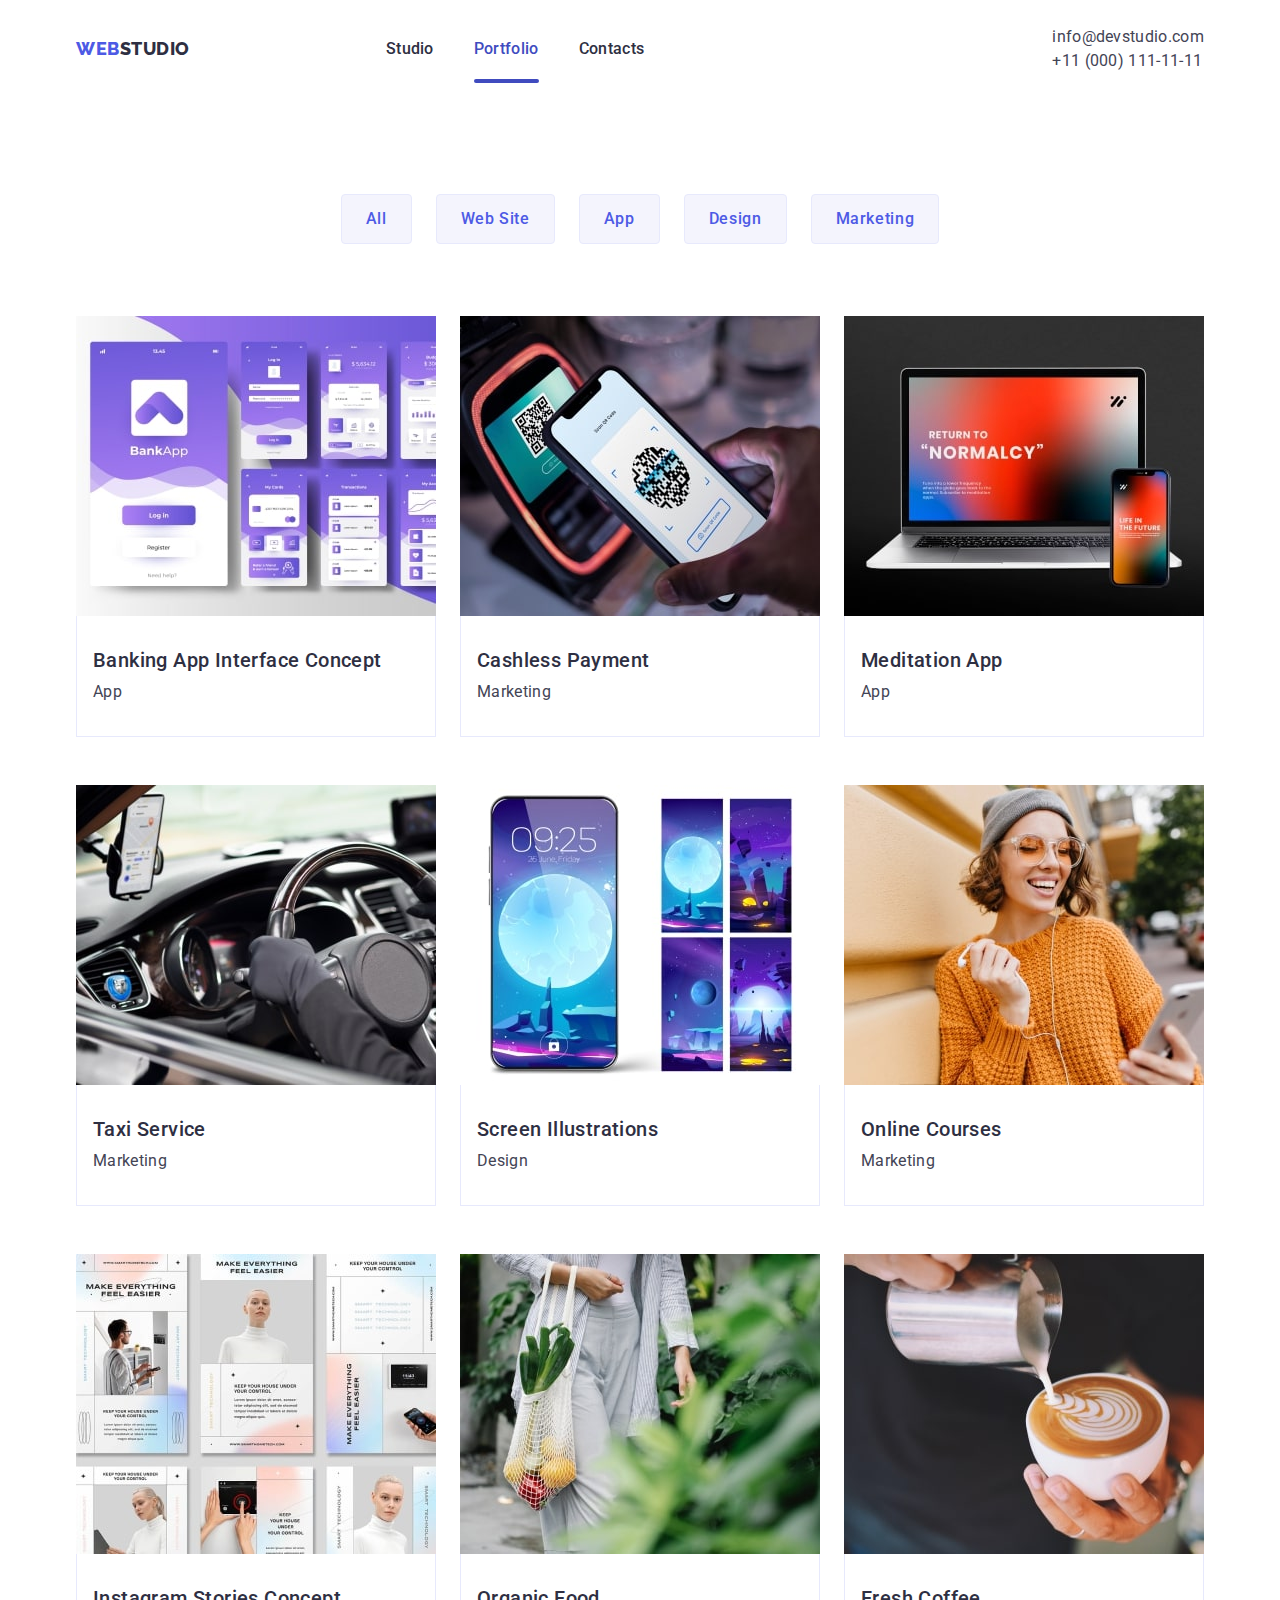
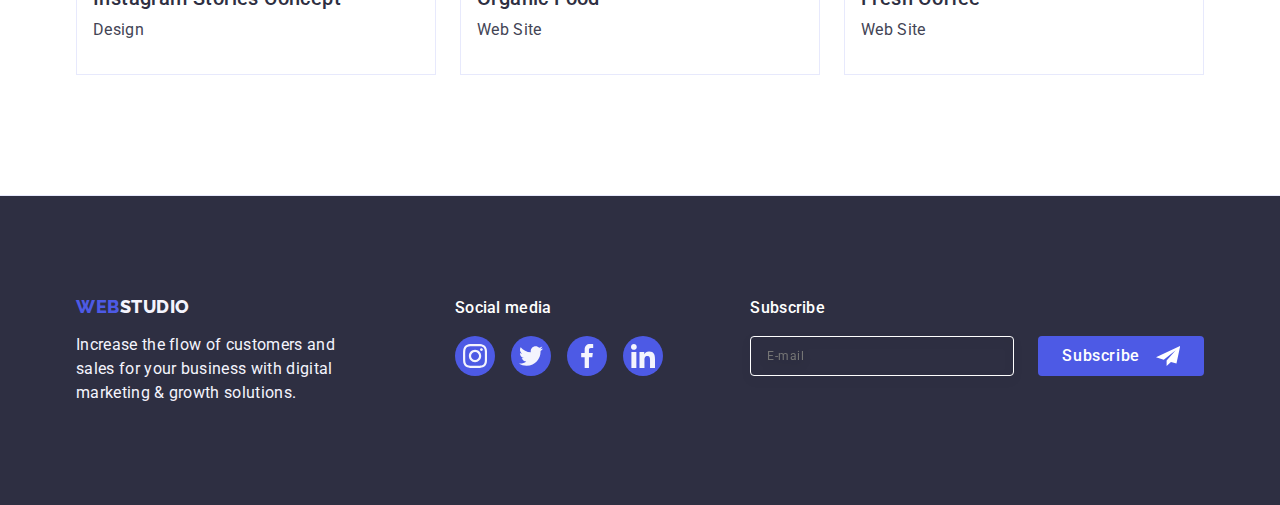
==== commit 91b5131b: "update1-hw-07" ====
--- a/portfolio.html
+++ b/portfolio.html
@@ -19,10 +19,10 @@
         <a class="page-logo link" href="./index.html">Web<span class="span-logo">Studio</span></a>
         <ul class="navigation-list list">
           <li class="navigation-list-item">
-            <a class="navigation-link active-page link" href="./index.html">Studio</a>
+            <a class="navigation-link link" href="./index.html">Studio</a>
           </li>
           <li class="navigation-list-item">
-            <a class="navigation-link link"  href="./portfolio.html" >Portfolio</a>
+            <a class="navigation-link active-page link"  href="./portfolio.html" >Portfolio</a>
           </li>
           <li class="navigation-list-item">
             <a class="navigation-link link" href="">Contacts</a>
--- a/css/styles.css
+++ b/css/styles.css
@@ -1096,6 +1096,8 @@
   opacity: 0;
   visibility: hidden;
   pointer-events: none;
+  transition: opacity 250ms cubic-bezier(0.4, 0, 0.2, 1),
+   visibility 250ms cubic-bezier(0.4, 0, 0.2, 1);
 }
 
 .mobile-menu.is-open{
@@ -1108,6 +1110,10 @@
   position: relative;
   padding-top: 80px;
   padding-left: 40px;
+  display: flex;
+    flex-direction: column;
+    justify-content: space-between;
+    height: 100%;
 }
 .mobile-menu-close-btn{
   position: absolute;
@@ -1174,13 +1180,14 @@
 .mobile-menu-social-media {
   display: flex;
  justify-content: space-between;
+ width: 100%;
 }
 
 .mobile-menu-address{
   display: flex;
   flex-direction: column;
   justify-content: space-between;
-  
+  margin-bottom: 40px;
 }
 .mobile-menu-social-media-link{
   display: flex;
